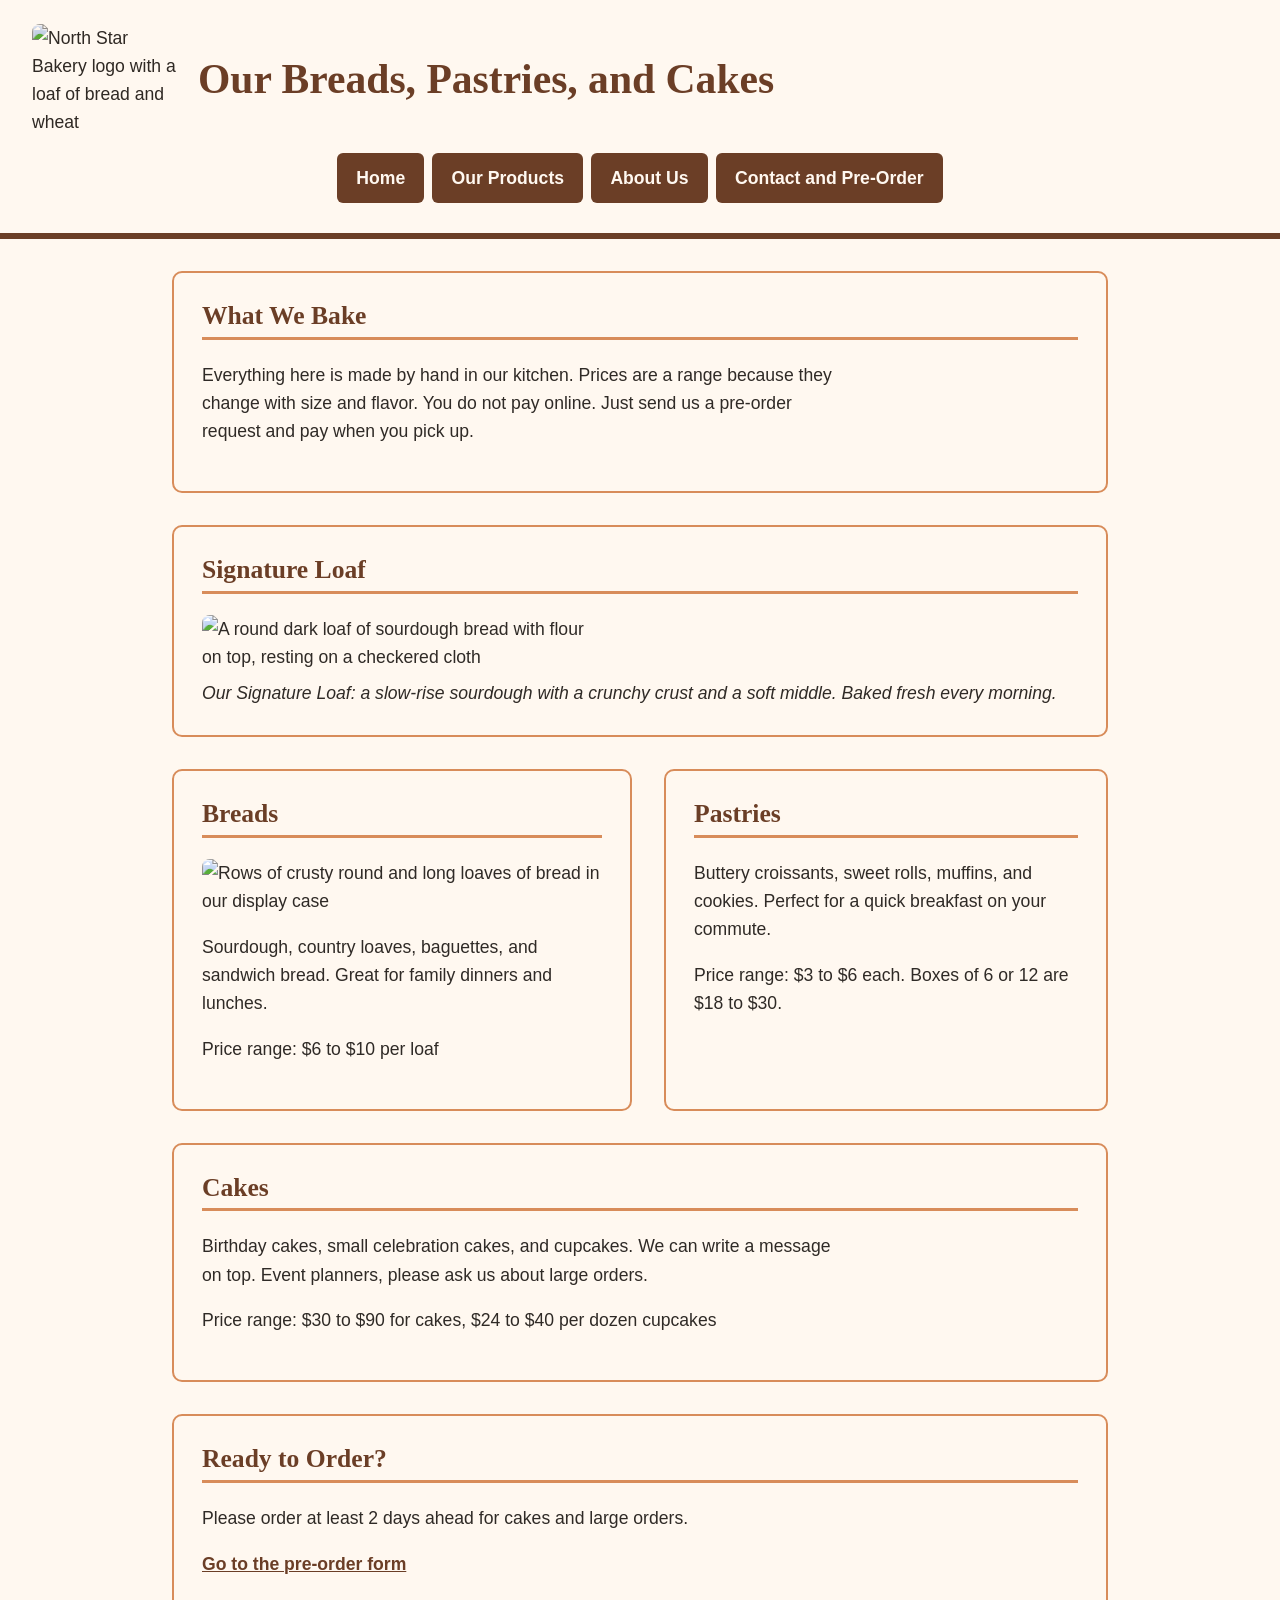
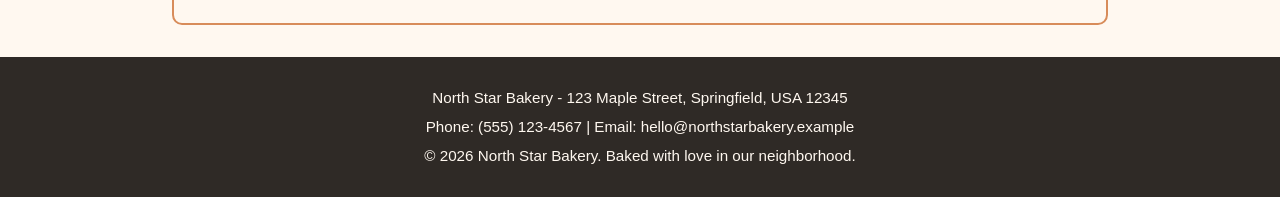
==== products.html @ c6f29c73 "North Star Bakery website" ====
<!DOCTYPE html>
<html lang="en">
<head>
  <meta charset="UTF-8">
  <meta name="viewport" content="width=device-width, initial-scale=1.0">
  <meta name="description" content="See the breads, pastries, and cakes at North Star Bakery, with price ranges. Pre-order for pickup.">
  <title>Our Products | North Star Bakery</title>
  <link rel="stylesheet" href="styles.css">
</head>
<body>

  <header>
    <img src="Bakery_c/bakery-logo_c.png" alt="North Star Bakery logo with a loaf of bread and wheat" width="150">
    <h1>Our Breads, Pastries, and Cakes</h1>
    <nav>
      <ul>
        <li><a href="index.html">Home</a></li>
        <li><a href="products.html">Our Products</a></li>
        <li><a href="about.html">About Us</a></li>
        <li><a href="contact.html">Contact and Pre-Order</a></li>
      </ul>
    </nav>
  </header>

  <main>

    <section class="wide">
      <h2>What We Bake</h2>
      <p>Everything here is made by hand in our kitchen. Prices are a range because they change with size and flavor. You do not pay online. Just send us a pre-order request and pay when you pick up.</p>
    </section>

    <section>
      <h2>Signature Loaf</h2>
      <figure>
        <img src="Bakery_c/bakery-signature-loaf_c.png" alt="A round dark loaf of sourdough bread with flour on top, resting on a checkered cloth" width="400">
        <figcaption>Our Signature Loaf: a slow-rise sourdough with a crunchy crust and a soft middle. Baked fresh every morning.</figcaption>
      </figure>
    </section>

    <section>
      <h2>Breads</h2>
      <img src="Bakery_c/bakery-bread_c.png" alt="Rows of crusty round and long loaves of bread in our display case" width="400">
      <p>Sourdough, country loaves, baguettes, and sandwich bread. Great for family dinners and lunches.</p>
      <p>Price range: $6 to $10 per loaf</p>
    </section>

    <section>
      <h2>Pastries</h2>
      <p>Buttery croissants, sweet rolls, muffins, and cookies. Perfect for a quick breakfast on your commute.</p>
      <p>Price range: $3 to $6 each. Boxes of 6 or 12 are $18 to $30.</p>
    </section>

    <section>
      <h2>Cakes</h2>
      <p>Birthday cakes, small celebration cakes, and cupcakes. We can write a message on top. Event planners, please ask us about large orders.</p>
      <p>Price range: $30 to $90 for cakes, $24 to $40 per dozen cupcakes</p>
    </section>

    <section class="wide">
      <h2>Ready to Order?</h2>
      <p>Please order at least 2 days ahead for cakes and large orders.</p>
      <p><a href="contact.html">Go to the pre-order form</a></p>
    </section>

  </main>

  <footer>
    <p>North Star Bakery - 123 Maple Street, Springfield, USA 12345</p>
    <p>Phone: (555) 123-4567 | Email: hello@northstarbakery.example</p>
    <p>&copy; 2026 North Star Bakery. Baked with love in our neighborhood.</p>
  </footer>

</body>
</html>
---- styles.css ----
/* North Star Bakery - styles.css
   Colors: cream #FFF8F0, brown #6B3E26, peach #D88C5A, charcoal #2F2A26
   Fonts: Georgia (headings) and Arial (everything else)
   Mobile first: the small screen styles come first. */

/* ---------- Basics ---------- */
* {
  box-sizing: border-box;
}

body {
  margin: 0;
  background-color: #FFF8F0;
  color: #2F2A26;
  font-family: Arial, Helvetica, sans-serif;
  font-size: 1.1rem;
  line-height: 1.6;
  display: flex;
  flex-direction: column;
  min-height: 100vh;
}

/* ---------- Headings ---------- */
h1, h2, h3 {
  font-family: Georgia, "Times New Roman", serif;
  color: #6B3E26;
  line-height: 1.2;
}

h1 {
  font-size: 2rem;
  margin: 0;
}

h2 {
  font-size: 1.6rem;
  margin-top: 0;
  padding-bottom: 0.3rem;
  border-bottom: 3px solid #D88C5A;
}

h3 {
  font-size: 1.25rem;
  margin-bottom: 0.3rem;
}

/* ---------- Links ---------- */
a {
  color: #6B3E26;
  font-weight: bold;
}

a:hover {
  color: #2F2A26;
  background-color: #D88C5A;
}

a:focus,
button:focus,
input:focus,
select:focus,
textarea:focus {
  outline: 3px solid #2F2A26;
  outline-offset: 2px;
}

/* ---------- Header and navigation ---------- */
header {
  display: flex;
  flex-direction: column;
  align-items: center;
  gap: 1rem;
  padding: 1rem;
  text-align: center;
  border-bottom: 6px solid #6B3E26;
}

header img {
  mix-blend-mode: multiply;  /* hides the white box around the logo */
}

nav {
  width: 100%;
}

nav ul {
  display: flex;
  flex-direction: column;
  gap: 0.5rem;
  list-style: none;
  margin: 0;
  padding: 0;
}

nav a {
  display: block;
  padding: 0.7rem 1rem;
  background-color: #6B3E26;
  color: #FFF8F0;
  text-decoration: none;
  text-align: center;
  border-radius: 6px;
}

nav a:hover {
  background-color: #D88C5A;
  color: #2F2A26;
}

/* ---------- Main content ---------- */
main {
  flex: 1;
  display: flex;
  flex-direction: column;
  gap: 1.5rem;
  width: 100%;
  max-width: 1000px;
  margin: 0 auto;
  padding: 1.5rem 1rem;
}

section {
  padding: 1.25rem;
  border: 2px solid #D88C5A;
  border-radius: 10px;
}

section p,
section li {
  max-width: 65ch;   /* keeps lines short and easy to read */
}

ul {
  padding-left: 1.3rem;
}

li {
  margin-bottom: 0.4rem;
}

/* ---------- Images, figure, audio, video ---------- */
img,
video {
  display: block;
  max-width: 100%;
  height: auto;
  border-radius: 8px;
}

picture {
  display: block;
}

picture img {
  width: 100%;       /* lets the picture grow on big screens */
  max-width: 700px;
}

audio {
  width: 100%;
  max-width: 400px;
}

figure {
  margin: 0;
}

figcaption {
  margin-top: 0.5rem;
  font-style: italic;
}

/* ---------- Form ---------- */
fieldset {
  margin: 0 0 1rem 0;
  padding: 1rem;
  border: 2px solid #D88C5A;
  border-radius: 8px;
}

legend {
  padding: 0 0.5rem;
  font-family: Georgia, "Times New Roman", serif;
  font-size: 1.2rem;
  font-weight: bold;
  color: #6B3E26;
}

label {
  font-weight: bold;
}

input,
select,
textarea {
  width: 100%;
  max-width: 500px;
  margin-top: 0.3rem;
  padding: 0.6rem;
  font-family: Arial, Helvetica, sans-serif;
  font-size: 1rem;
  color: #2F2A26;
  background-color: #FFF8F0;
  border: 2px solid #6B3E26;
  border-radius: 6px;
}

button {
  padding: 0.8rem 1.5rem;
  font-family: Arial, Helvetica, sans-serif;
  font-size: 1.1rem;
  font-weight: bold;
  color: #FFF8F0;
  background-color: #6B3E26;
  border: none;
  border-radius: 6px;
  cursor: pointer;
}

button:hover {
  background-color: #2F2A26;
}

/* ---------- Footer ---------- */
footer {
  padding: 1.5rem 1rem;
  text-align: center;
  font-size: 0.95rem;
  background-color: #2F2A26;
  color: #FFF8F0;
}

footer p {
  margin: 0.3rem 0;
}

/* ---------- Bigger screens (tablet and up) ---------- */
@media (min-width: 700px) {

  h1 {
    font-size: 2.6rem;
  }

  header {
    flex-direction: row;
    flex-wrap: wrap;
    justify-content: center;
    padding: 1.5rem 2rem;
    text-align: left;
  }

  header h1 {
    flex: 1;
  }

  nav {
    flex-basis: 100%;
  }

  nav ul {
    flex-direction: row;
    justify-content: center;
  }

  nav a {
    padding: 0.7rem 1.2rem;
  }

  main {
    flex-direction: row;
    flex-wrap: wrap;
    padding: 2rem;
    gap: 2rem;
  }

  /* two sections side by side */
  section {
    flex: 1 1 40%;
    padding: 1.75rem;
  }

  /* these sections take the whole row */
  section.wide {
    flex-basis: 100%;
  }
}
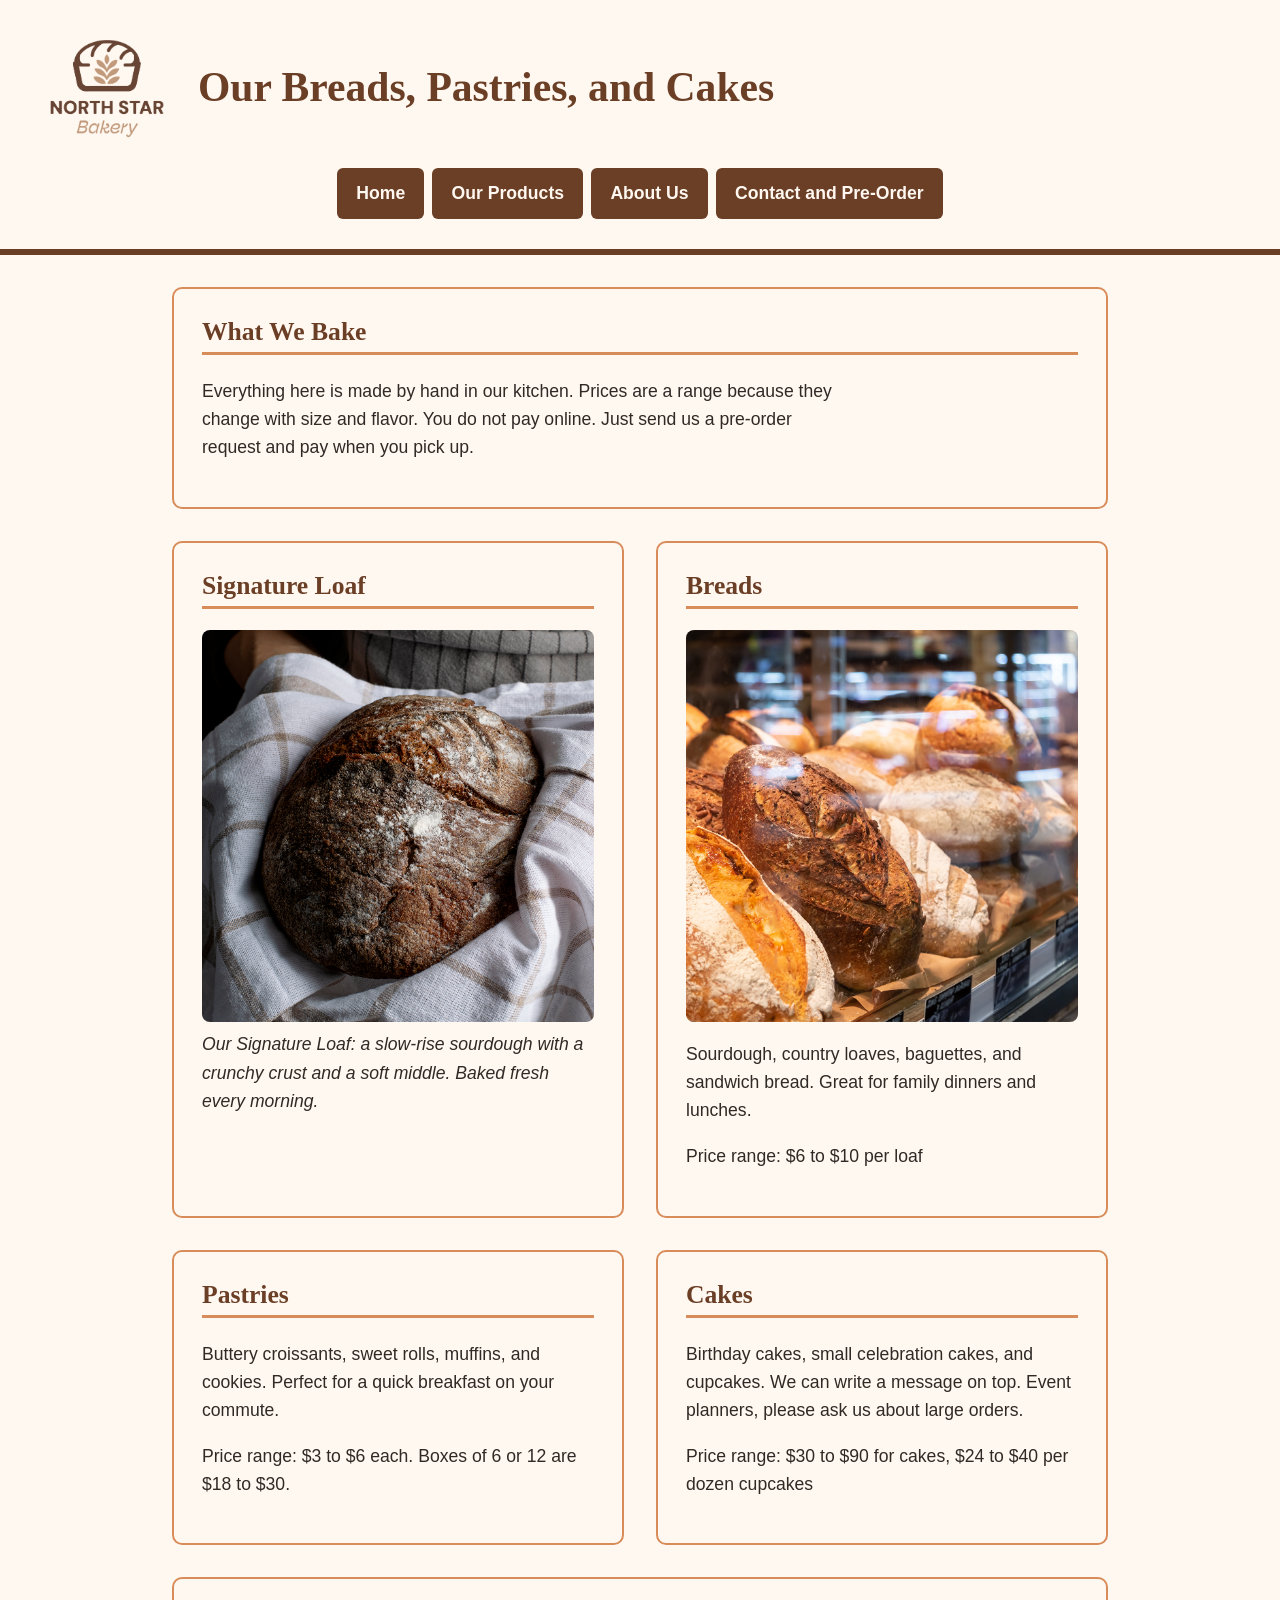
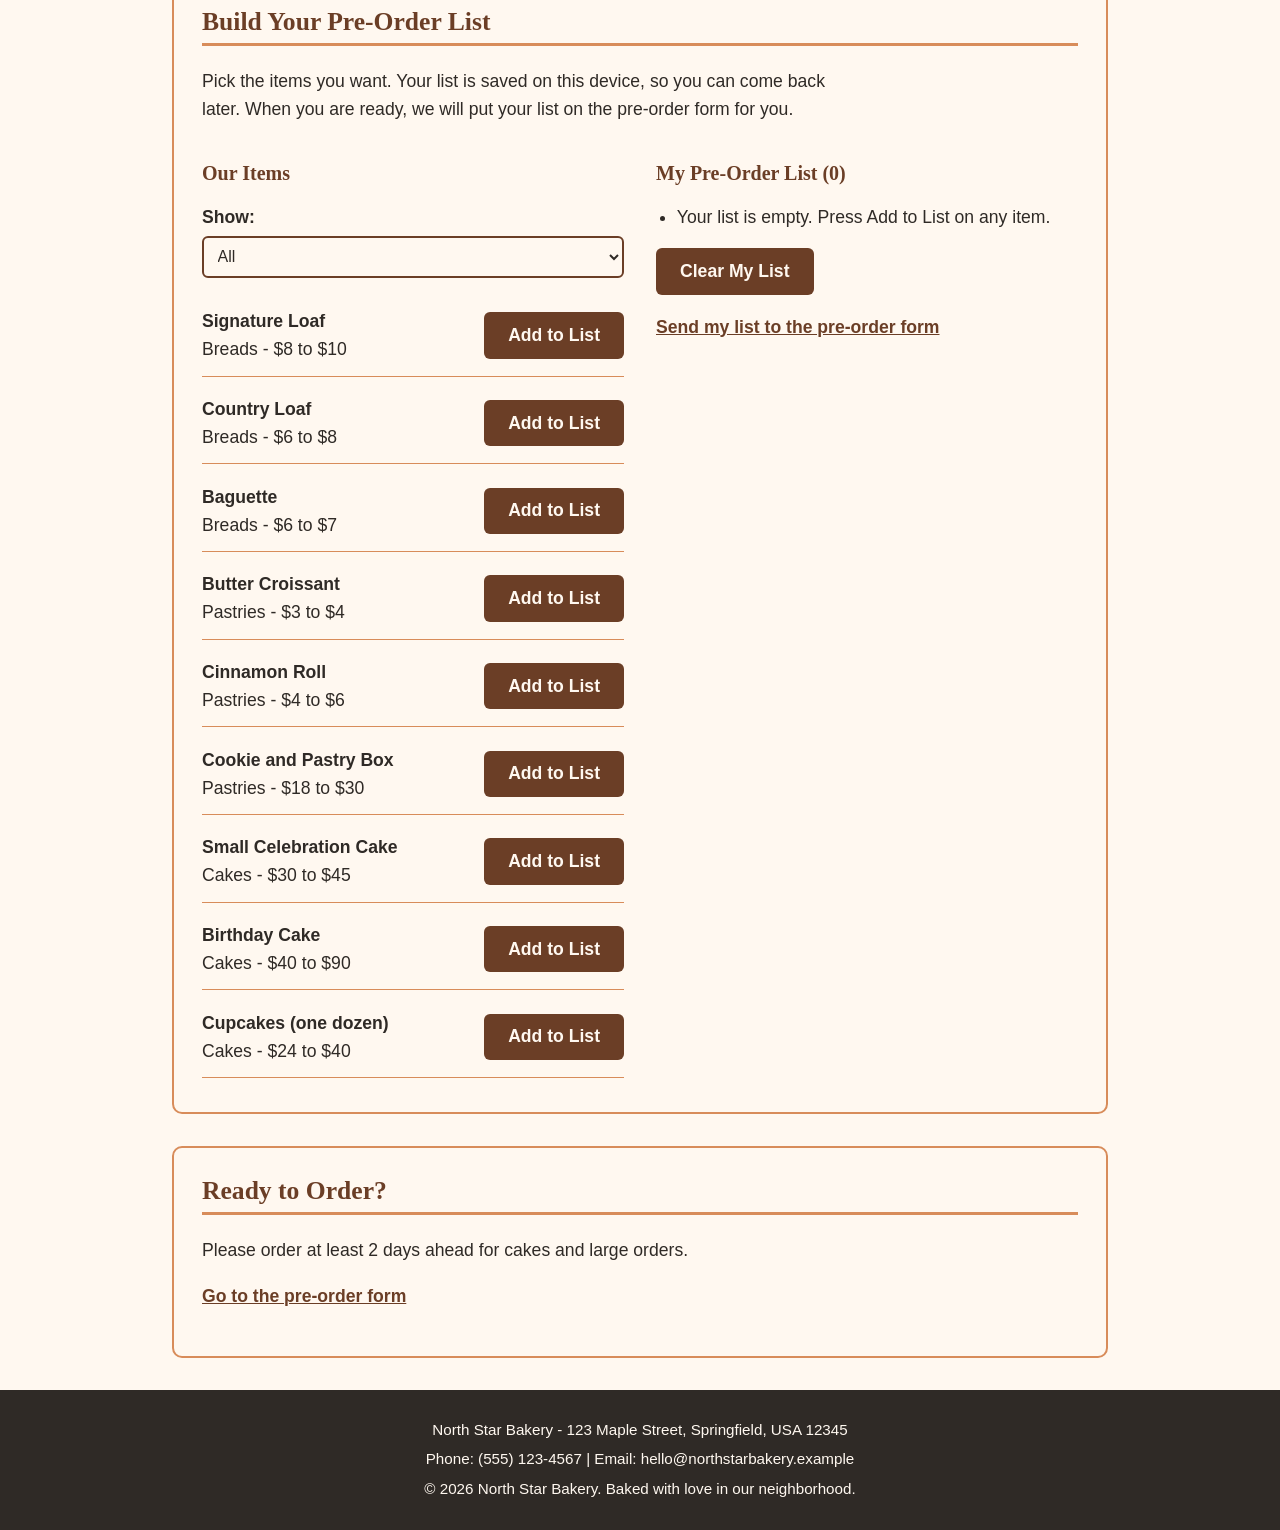
==== commit 78adf41d: "Add JavaScript features" ====
--- a/products.html
+++ b/products.html
@@ -6,6 +6,7 @@
   <meta name="description" content="See the breads, pastries, and cakes at North Star Bakery, with price ranges. Pre-order for pickup.">
   <title>Our Products | North Star Bakery</title>
   <link rel="stylesheet" href="styles.css">
+  <script src="script.js" defer></script>
 </head>
 <body>
 
@@ -57,6 +58,35 @@
     </section>
 
     <section class="wide">
+      <h2>Build Your Pre-Order List</h2>
+      <p>Pick the items you want. Your list is saved on this device, so you can come back later. When you are ready, we will put your list on the pre-order form for you.</p>
+
+      <noscript>
+        <p>Please turn on JavaScript to use the list builder. You can still type your items on the <a href="contact.html">contact page</a>.</p>
+      </noscript>
+
+      <div class="builder">
+        <div>
+          <h3>Our Items</h3>
+          <p>
+            <label for="category-filter">Show:</label><br>
+            <select id="category-filter"></select>
+          </p>
+          <ul id="product-list" class="plain-list"></ul>
+        </div>
+
+        <div>
+          <h3>My Pre-Order List (<span id="list-count">0</span>)</h3>
+          <p id="list-message" class="message" role="status"></p>
+          <ul id="my-list"></ul>
+          <p id="list-total"><strong></strong></p>
+          <p><button type="button" id="clear-list">Clear My List</button></p>
+          <p><a href="contact.html">Send my list to the pre-order form</a></p>
+        </div>
+      </div>
+    </section>
+
+    <section class="wide">
       <h2>Ready to Order?</h2>
       <p>Please order at least 2 days ahead for cakes and large orders.</p>
       <p><a href="contact.html">Go to the pre-order form</a></p>
--- a/styles.css
+++ b/styles.css
@@ -221,6 +221,75 @@
   background-color: #2F2A26;
 }
 
+/* ---------- List builder (products.html) ---------- */
+.builder {
+  display: flex;
+  flex-direction: column;
+  gap: 1.5rem;
+}
+
+.builder > div {
+  flex: 1;
+}
+
+.plain-list {
+  list-style: none;
+  padding: 0;
+  margin: 0;
+}
+
+.product-item {
+  display: flex;
+  flex-wrap: wrap;
+  justify-content: space-between;
+  align-items: center;
+  gap: 0.5rem;
+  padding: 0.75rem 0;
+  border-bottom: 1px solid #D88C5A;
+  max-width: none;
+}
+
+/* a product that is already in the list */
+button.selected {
+  background-color: #D88C5A;
+  color: #2F2A26;
+}
+
+button.selected:hover {
+  background-color: #2F2A26;
+  color: #FFF8F0;
+}
+
+#list-total {
+  font-weight: bold;
+}
+
+/* ---------- Messages and form errors ---------- */
+.message:not(:empty) {
+  padding: 0.75rem;
+  background-color: #D88C5A;
+  color: #2F2A26;
+  font-weight: bold;
+  border-radius: 6px;
+}
+
+.error {
+  display: block;
+  margin-top: 0.3rem;
+  color: #6B3E26;
+  font-weight: bold;
+}
+
+.error:not(:empty)::before {
+  content: "\26A0  ";   /* warning sign */
+}
+
+input.invalid,
+select.invalid,
+textarea.invalid {
+  border: 3px dashed #2F2A26;
+}
+
 /* ---------- Footer ---------- */
 footer {
   padding: 1.5rem 1rem;
@@ -279,6 +348,12 @@
     padding: 1.75rem;
   }
 
+  /* the two lists in the list builder sit side by side */
+  .builder {
+    flex-direction: row;
+    gap: 2rem;
+  }
+
   /* these sections take the whole row */
   section.wide {
     flex-basis: 100%;
